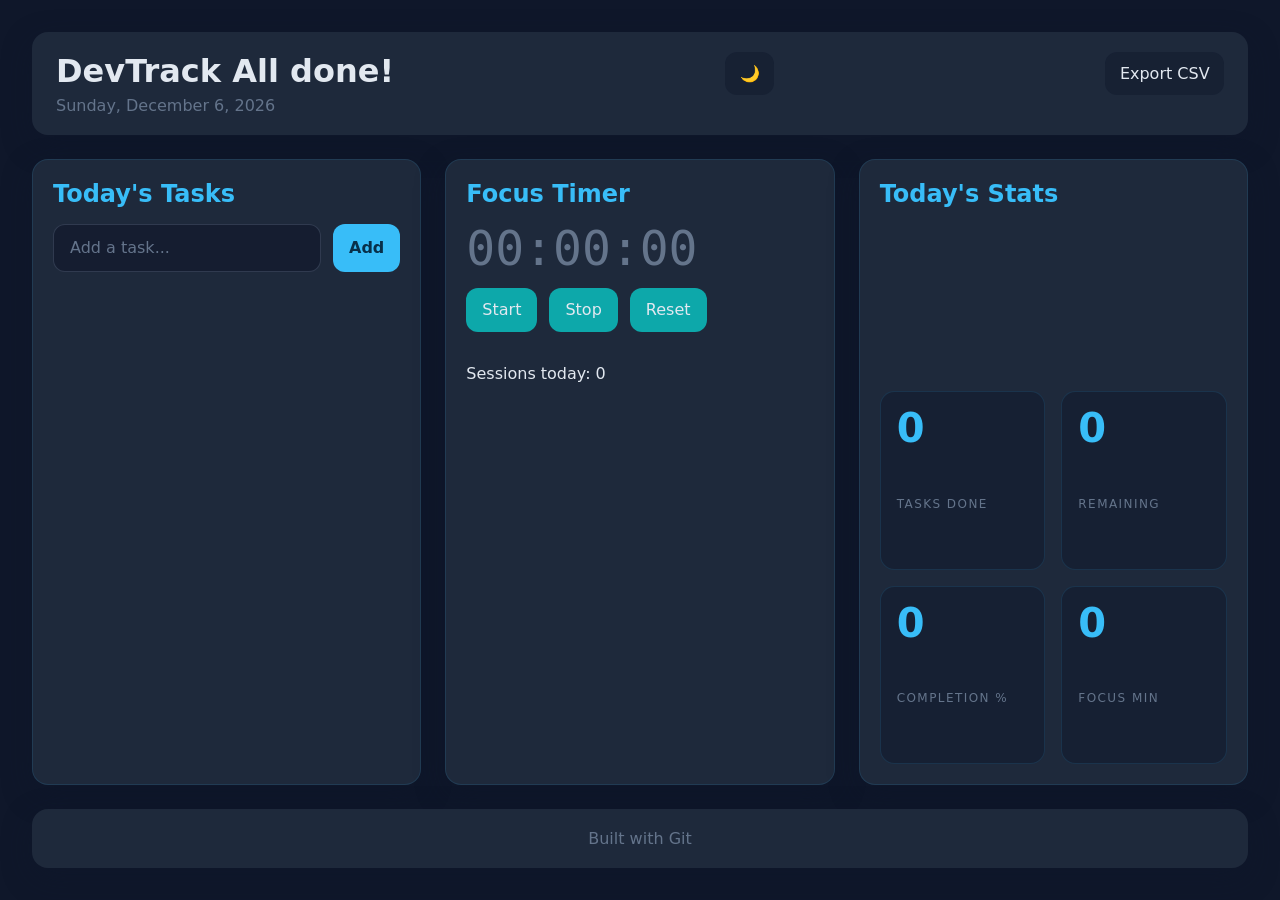
==== index.html @ 250c846f "Updated Files" ====
<!DOCTYPE html>
<html lang="en">
<head>
  <meta charset="UTF-8">
  <meta name="viewport" content="width=device-width, initial-scale=1.0">
  <meta name='description' content='DevTrack - personal dev dashboard'>
  <link rel='icon' href='data:image/svg+xml,<svg xmlns="http://www.w3.org/2000/svg"><text y="32" font-size="32">🚀</text></svg>'>
  <title>DevTrack</title>
  <link rel="stylesheet" href="style.css">
</head>
<body>
  <div id="app">
    <header class="app-header">
      <div>
        <h1>DevTrack <span id='task-count'></span></h1>
        <p id="today-date"></p>
      </div>
      <button id='theme-btn'>&#127769;</button>
      <button id='export-csv-btn'>Export CSV</button>
    </header>
    <main class="dashboard-grid">
      <section id="tasks-section" class="card" aria-label="Tasks">
        <h2>Today's Tasks</h2>
        <div class="task-controls">
          <input id='task-input' placeholder='Add a task...' />
          <button id='add-task-btn'>Add</button>
        </div>
        <ul id='task-list'></ul>
      </section>
      <section id="timer-section" class="card" aria-label="Focus Timer">
        <h2>Focus Timer</h2>
        <div id='timer-display'>00:00:00</div>
        <div class="timer-controls">
          <button id='timer-start-btn'>Start</button>
          <button id='timer-stop-btn'>Stop</button>
          <button id='timer-reset-btn'>Reset</button>
        </div>
        <p id='session-count'>Sessions today: 0</p>
      </section>
      <section id="stats-section" class="card" aria-label="Stats">
        <h2>Today's Stats</h2>
        <div class="stats-grid">
          <div class="stat-tile">
            <span id="tasks-done" class='stat-number'>0</span>
            <span class='stat-label'>Tasks Done</span>
          </div>
          <div class="stat-tile">
            <span id="tasks-remaining" class='stat-number'>0</span>
            <span class='stat-label'>Remaining</span>
          </div>
          <div class="stat-tile">
            <span id="completion-rate" class='stat-number'>0</span>
            <span class='stat-label'>Completion %</span>
          </div>
          <div class="stat-tile">
            <span id="focus-minutes" class='stat-number'>0</span>
            <span class='stat-label'>Focus Min</span>
          </div>
        </div>
      </section>
    </main>
    <footer class="app-footer">Built with Git</footer>
  </div>
  <script src="main.js"></script>
</body>
</html>
---- style.css ----
:root {
	--bg: #0f172a;
	--surface: #1e293b;
	--accent: #38bdf8;
	--text: #e2e8f0;
	--muted: #64748b;
}

* {
	box-sizing: border-box;
}

html, body {
	margin: 0;
	min-height: 100%;
}

body {
	background: var(--bg);
	color: var(--text);
	font-family: system-ui, -apple-system, BlinkMacSystemFont, "Segoe UI", sans-serif;
	transition: background-color 0.3s ease, color 0.3s ease;
}

#app {
	min-height: 100vh;
	display: grid;
	grid-template-rows: auto 1fr auto;
	gap: 1.5rem;
	padding: 2rem;
}

.app-header,
.app-footer,
.card {
	background: var(--surface);
	border-radius: 1rem;
	box-shadow: 0 10px 30px rgba(15, 23, 42, 0.35);
}

body.light-mode {
	--bg: #f1f5f9;
	--surface: #ffffff;
	--text: #0f172a;
	--muted: #64748b;
}

body.light-mode .app-header,
body.light-mode .app-footer,
body.light-mode .card {
	box-shadow: 0 10px 30px rgba(15, 23, 42, 0.12);
}

.app-header,
.app-footer {
	padding: 1.25rem 1.5rem;
}

.app-header {
	display: flex;
	align-items: start;
	justify-content: space-between;
	gap: 1rem;
}

.app-header button {
	border: 0;
	border-radius: 0.75rem;
	padding: 0.75rem 0.9rem;
	font: inherit;
	cursor: pointer;
	background: rgba(15, 23, 42, 0.45);
	color: var(--text);
	transition: background-color 0.2s ease, transform 0.2s ease;
}

.app-header button:hover {
	background: rgba(56, 189, 248, 0.18);
	transform: translateY(-1px);
}

body.light-mode .app-header button {
	background: rgba(15, 23, 42, 0.06);
}

.app-header h1,
.card h2 {
	margin: 0;
}

.app-header p {
	margin: 0.35rem 0 0;
	color: var(--muted);
}

.dashboard-grid {
	display: grid;
	grid-template-columns: repeat(3, minmax(0, 1fr));
	gap: 1.5rem;
}

.card {
	min-height: 220px;
	padding: 1.25rem;
	border: 1px solid rgba(56, 189, 248, 0.12);
}

#stats-section {
	display: grid;
	gap: 1rem;
}

.stats-grid {
	display: grid;
	grid-template-columns: repeat(2, minmax(0, 1fr));
	gap: 1rem;
}

.stat-tile {
	display: grid;
	gap: 0.4rem;
	padding: 1rem;
	border-radius: 0.9rem;
	background: rgba(15, 23, 42, 0.45);
	border: 1px solid rgba(56, 189, 248, 0.12);
}

.stat-number {
	font-size: 2.5rem;
	font-weight: 700;
	line-height: 1;
	color: var(--accent);
}

.stat-label {
	font-size: 0.75rem;
	text-transform: uppercase;
	letter-spacing: 0.12em;
	color: var(--muted);
}

.task-controls {
	display: grid;
	grid-template-columns: 1fr auto;
	gap: 0.75rem;
	margin: 1rem 0;
}

.task-controls input,
.task-controls button,
.task-item button {
	border: 0;
	border-radius: 0.75rem;
	font: inherit;
}

.task-controls input {
	min-width: 0;
	padding: 0.85rem 1rem;
	background: rgba(15, 23, 42, 0.6);
	color: var(--text);
	border: 1px solid rgba(100, 116, 139, 0.35);
}

body.light-mode .task-controls input {
	background: #f8fafc;
	border-color: rgba(100, 116, 139, 0.22);
}

.task-controls input::placeholder {
	color: var(--muted);
}

.task-controls button,
.task-item button {
	cursor: pointer;
	transition: background-color 0.2s ease, color 0.2s ease;
}

.task-controls button {
	padding: 0.85rem 1rem;
	background: var(--accent);
	color: #082f49;
	font-weight: 700;
}

#task-list {
	list-style: none;
	padding: 0;
	margin: 0;
	display: grid;
	gap: 0.75rem;
}

.task-item {
	display: grid;
	grid-template-columns: auto 1fr auto;
	align-items: center;
	gap: 0.75rem;
	padding: 0.85rem 1rem;
	border-radius: 0.9rem;
	background: rgba(15, 23, 42, 0.45);
}

body.light-mode .task-item {
	background: rgba(148, 163, 184, 0.12);
}

.task-text.done {
	color: var(--muted);
	text-decoration: line-through;
}

.task-delete-btn {
	padding: 0.5rem 0.75rem;
	background: transparent;
	color: var(--muted);
}

.task-delete-btn:hover {
	color: #ef4444;
	background: rgba(239, 68, 68, 0.12);
}

#timer-section {
	display: grid;
	align-content: start;
	gap: 1rem;
	justify-items: start;
}

#timer-display {
	font-family: ui-monospace, SFMono-Regular, SF Mono, Menlo, Consolas, monospace;
	font-size: 3rem;
	line-height: 1;
	color: var(--muted);
}

#timer-display.running {
	color: var(--accent);
}

#timer-display.stopped {
	color: var(--muted);
}

.timer-controls {
	display: flex;
	flex-wrap: wrap;
	gap: 0.75rem;
}

.timer-controls button {
	border: 0;
	border-radius: 0.75rem;
	padding: 0.8rem 1rem;
	font: inherit;
	cursor: pointer;
	background: rgba(3, 255, 247, 0.593);
	color: var(--text);
	transition: background-color 0.2s ease, color 0.2s ease;
}

body.light-mode .timer-controls button {
	background: rgba(2, 132, 199, 0.12);
}

.timer-controls button:hover {
	background: rgba(0, 217, 255, 0.912);
	color: var(--accent);
}

.card h2 {
	color: var(--accent);
}

.app-footer {
	color: var(--muted);
	text-align: center;
}

@media (max-width: 900px) {
	.dashboard-grid {
		grid-template-columns: 1fr;
	}
}
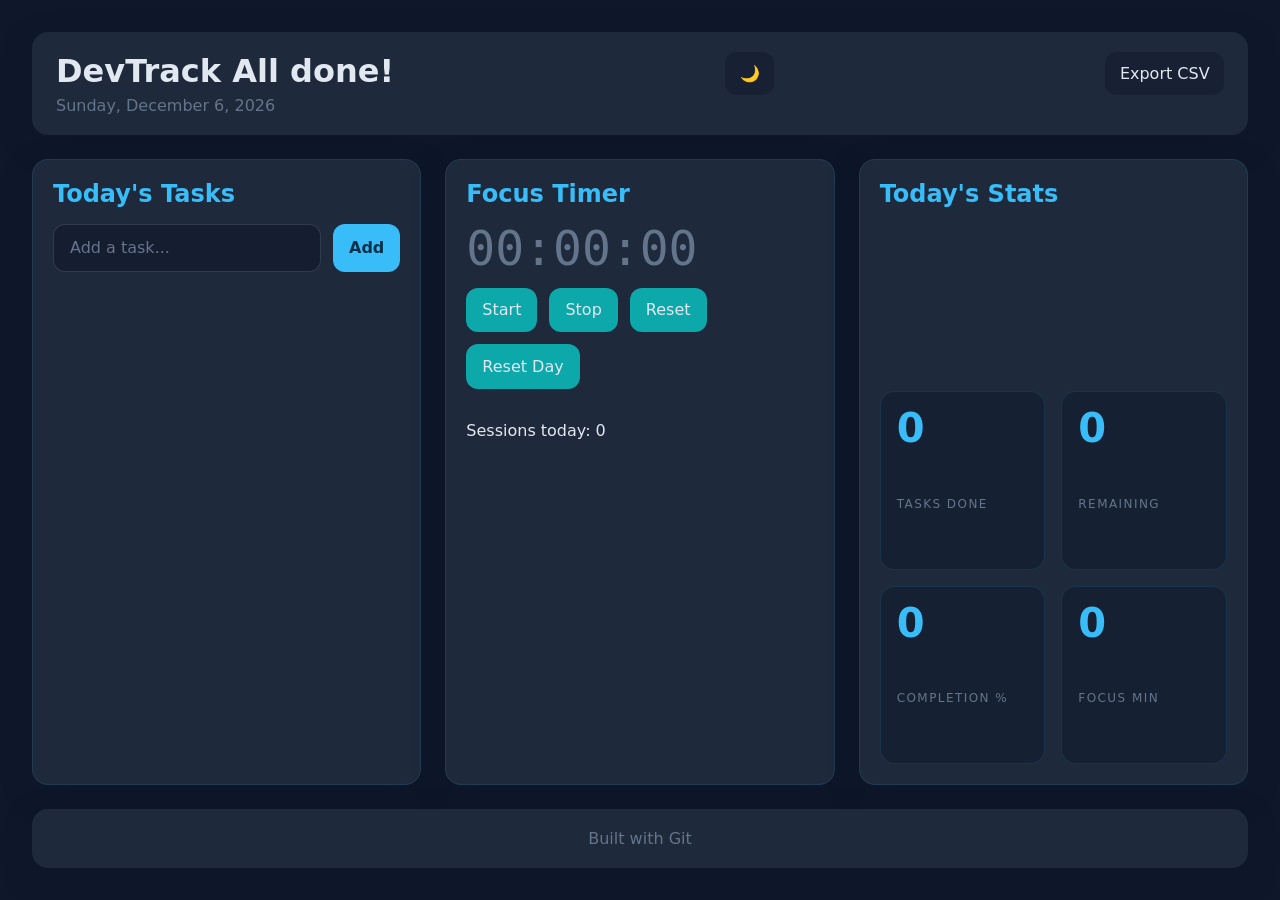
==== commit 7110b4d8: "fix:timer-persistence issue" ====
--- a/index.html
+++ b/index.html
@@ -34,6 +34,7 @@
           <button id='timer-start-btn'>Start</button>
           <button id='timer-stop-btn'>Stop</button>
           <button id='timer-reset-btn'>Reset</button>
+          <button id='timer-reset-day-btn'>Reset Day</button>
         </div>
         <p id='session-count'>Sessions today: 0</p>
       </section>
